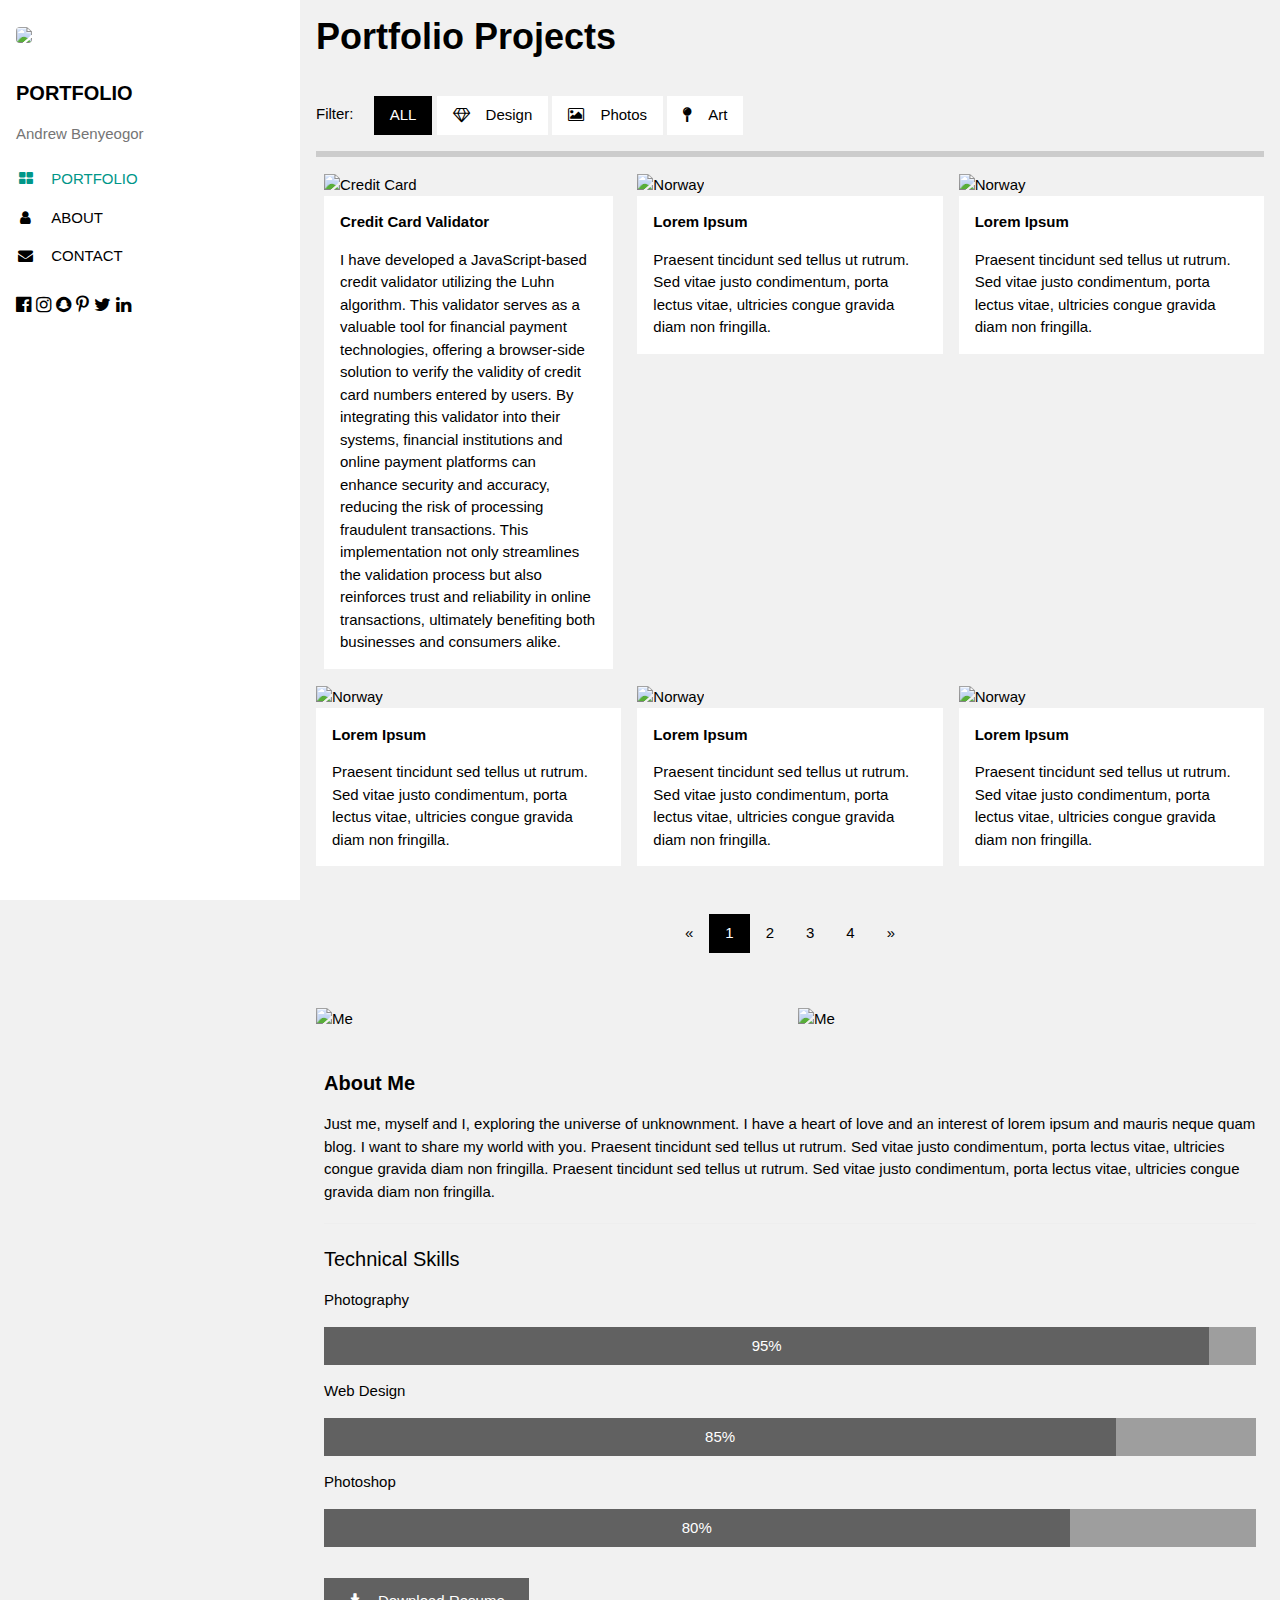
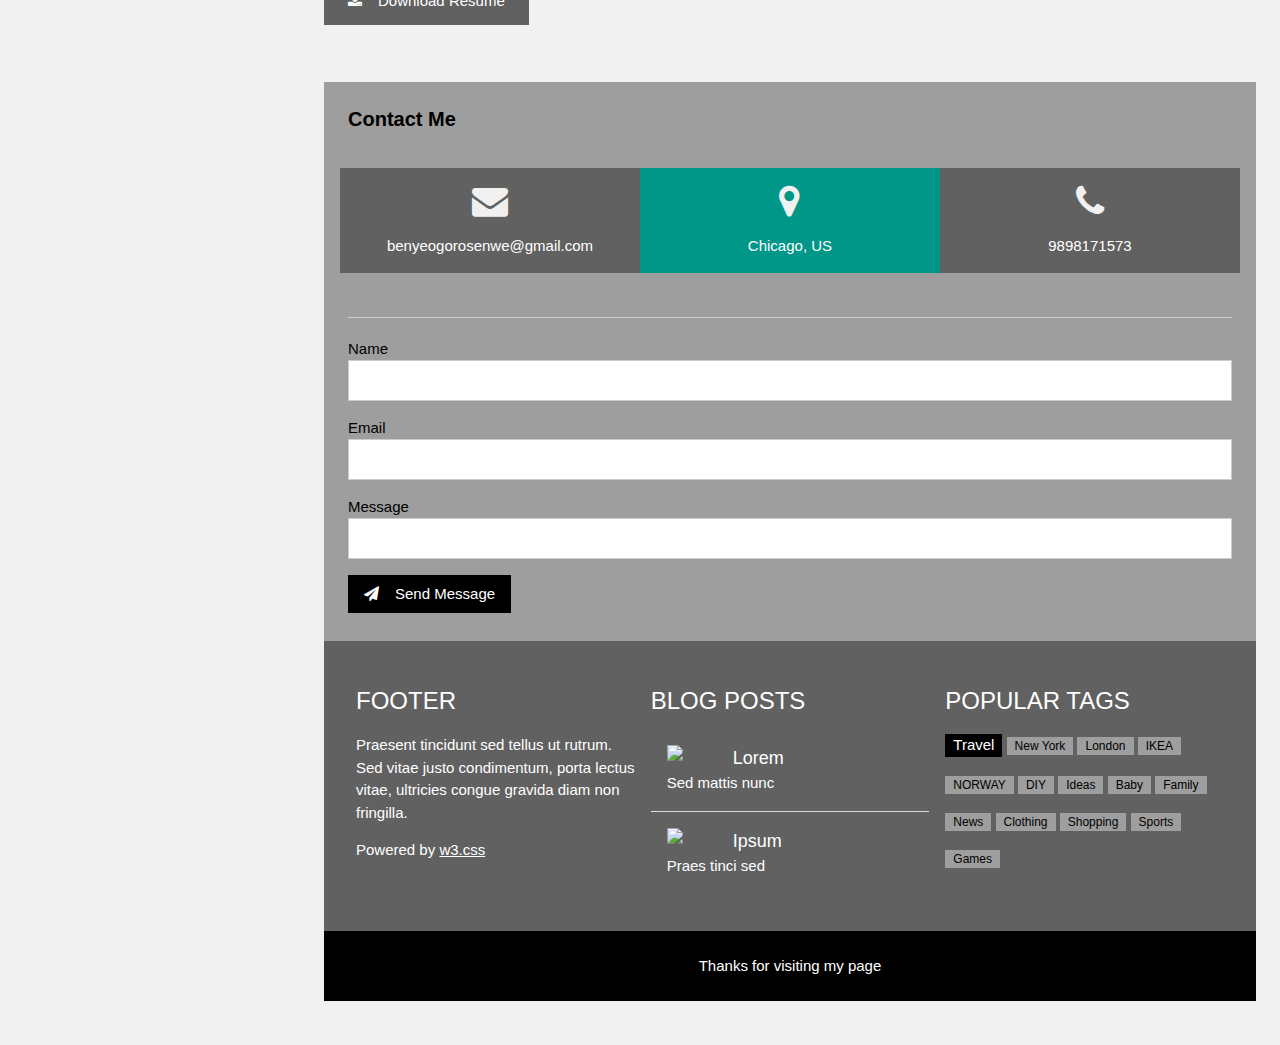
==== index.html @ 604f22b3 "Update index.html" ====
<!DOCTYPE html>
<html>
<head>
<title>W3.CSS Template</title>
<meta charset="UTF-8">
<meta name="viewport" content="width=device-width, initial-scale=1">
<link rel="stylesheet" href="https://www.w3schools.com/w3css/4/w3.css">
<link rel="stylesheet" href="https://fonts.googleapis.com/css?family=Raleway">
<link rel="stylesheet" href="https://cdnjs.cloudflare.com/ajax/libs/font-awesome/4.7.0/css/font-awesome.min.css">
<link rel="shortcut icon" href="media/gradimg.ico?" type="image/x-icon">
</head>

<body class="w3-light-grey w3-content" style="max-width:1600px">

<!-- Sidebar/menu -->
<nav class="w3-sidebar w3-collapse w3-white w3-animate-left" style="z-index:3;width:300px;" id="mySidebar"><br>
  <div class="w3-container">
    <a href="#" onclick="w3_close()" class="w3-hide-large w3-right w3-jumbo w3-padding w3-hover-grey" title="close menu">
      <i class="fa fa-remove"></i>
    </a>
    <img src="/w3images/avatar_g2.jpg" style="width:45%;" class="w3-round"><br><br>
    <h4><b>PORTFOLIO</b></h4>
    <p class="w3-text-grey">Andrew Benyeogor</p>
  </div>
  <div class="w3-bar-block">
    <a href="#portfolio" onclick="w3_close()" class="w3-bar-item w3-button w3-padding w3-text-teal"><i class="fa fa-th-large fa-fw w3-margin-right"></i>PORTFOLIO</a> 
    <a href="#about" onclick="w3_close()" class="w3-bar-item w3-button w3-padding"><i class="fa fa-user fa-fw w3-margin-right"></i>ABOUT</a> 
    <a href="#contact" onclick="w3_close()" class="w3-bar-item w3-button w3-padding"><i class="fa fa-envelope fa-fw w3-margin-right"></i>CONTACT</a>
  </div>
  <div class="w3-panel w3-large">
    <i class="fa fa-facebook-official w3-hover-opacity"></i>
    <i class="fa fa-instagram w3-hover-opacity"></i>
    <i class="fa fa-snapchat w3-hover-opacity"></i>
    <i class="fa fa-pinterest-p w3-hover-opacity"></i>
    <i class="fa fa-twitter w3-hover-opacity"></i>
    <i class="fa fa-linkedin w3-hover-opacity"></i>
  </div>
</nav>

<!-- Overlay effect when opening sidebar on small screens -->
<div class="w3-overlay w3-hide-large w3-animate-opacity" onclick="w3_close()" style="cursor:pointer" title="close side menu" id="myOverlay"></div>

<!-- !PAGE CONTENT! -->
<div class="w3-main" style="margin-left:300px">

  <!-- Header -->
  <header id="portfolio">
    <a href="#"><img src="/w3images/avatar_g2.jpg" style="width:65px;" class="w3-circle w3-right w3-margin w3-hide-large w3-hover-opacity"></a>
    <span class="w3-button w3-hide-large w3-xxlarge w3-hover-text-grey" onclick="w3_open()"><i class="fa fa-bars"></i></span>
    <div class="w3-container">
    <h1><b>Portfolio Projects</b></h1>
    <div class="w3-section w3-bottombar w3-padding-16">
      <span class="w3-margin-right">Filter:</span> 
      <button class="w3-button w3-black">ALL</button>
      <button class="w3-button w3-white"><i class="fa fa-diamond w3-margin-right"></i>Design</button>
      <button class="w3-button w3-white w3-hide-small"><i class="fa fa-photo w3-margin-right"></i>Photos</button>
      <button class="w3-button w3-white w3-hide-small"><i class="fa fa-map-pin w3-margin-right"></i>Art</button>
    </div>
    </div>
  </header>
  
  <!-- First Photo Grid-->
  <div class="w3-row-padding">

  <!-- Project 1 -->
    <a href="ccvalidator.html">
    <div class="w3-third w3-container w3-margin-bottom">
      <img src="/w3images/mountains.jpg" alt="Credit Card" style="width:100%" class="w3-hover-opacity">
      <div class="w3-container w3-white">
        <p><b>Credit Card Validator</b></p>
        <p>
I have developed a JavaScript-based credit validator utilizing the Luhn algorithm. 
          This validator serves as a valuable tool for financial payment technologies, offering a browser-side solution to verify the validity of credit card numbers entered by users. 
          By integrating this validator into their systems, financial institutions and online payment platforms can enhance security and accuracy, reducing the risk of processing fraudulent transactions. 
          This implementation not only streamlines the validation process but also reinforces trust and reliability in online transactions, ultimately benefiting both businesses and consumers alike.</p>
      </div>
    </div>
    </a>
    
    <div class="w3-third w3-container w3-margin-bottom">
      <img src="/w3images/lights.jpg" alt="Norway" style="width:100%" class="w3-hover-opacity">
      <div class="w3-container w3-white">
        <p><b>Lorem Ipsum</b></p>
        <p>Praesent tincidunt sed tellus ut rutrum. Sed vitae justo condimentum, porta lectus vitae, ultricies congue gravida diam non fringilla.</p>
      </div>
    </div>
    <div class="w3-third w3-container">
      <img src="/w3images/nature.jpg" alt="Norway" style="width:100%" class="w3-hover-opacity">
      <div class="w3-container w3-white">
        <p><b>Lorem Ipsum</b></p>
        <p>Praesent tincidunt sed tellus ut rutrum. Sed vitae justo condimentum, porta lectus vitae, ultricies congue gravida diam non fringilla.</p>
      </div>
    </div>
  </div>
  
  <!-- Second Photo Grid-->
  <div class="w3-row-padding">
    <div class="w3-third w3-container w3-margin-bottom">
      <img src="/w3images/p1.jpg" alt="Norway" style="width:100%" class="w3-hover-opacity">
      <div class="w3-container w3-white">
        <p><b>Lorem Ipsum</b></p>
        <p>Praesent tincidunt sed tellus ut rutrum. Sed vitae justo condimentum, porta lectus vitae, ultricies congue gravida diam non fringilla.</p>
      </div>
    </div>
    <div class="w3-third w3-container w3-margin-bottom">
      <img src="/w3images/p2.jpg" alt="Norway" style="width:100%" class="w3-hover-opacity">
      <div class="w3-container w3-white">
        <p><b>Lorem Ipsum</b></p>
        <p>Praesent tincidunt sed tellus ut rutrum. Sed vitae justo condimentum, porta lectus vitae, ultricies congue gravida diam non fringilla.</p>
      </div>
    </div>
    <div class="w3-third w3-container">
      <img src="/w3images/p3.jpg" alt="Norway" style="width:100%" class="w3-hover-opacity">
      <div class="w3-container w3-white">
        <p><b>Lorem Ipsum</b></p>
        <p>Praesent tincidunt sed tellus ut rutrum. Sed vitae justo condimentum, porta lectus vitae, ultricies congue gravida diam non fringilla.</p>
      </div>
    </div>
  </div>

  <!-- Pagination -->
  <div class="w3-center w3-padding-32">
    <div class="w3-bar">
      <a href="#" class="w3-bar-item w3-button w3-hover-black">«</a>
      <a href="#" class="w3-bar-item w3-black w3-button">1</a>
      <a href="#" class="w3-bar-item w3-button w3-hover-black">2</a>
      <a href="#" class="w3-bar-item w3-button w3-hover-black">3</a>
      <a href="#" class="w3-bar-item w3-button w3-hover-black">4</a>
      <a href="#" class="w3-bar-item w3-button w3-hover-black">»</a>
    </div>
  </div>

  <!-- Images of Me -->
  <div class="w3-row-padding w3-padding-16" id="about">
    <div class="w3-col m6">
      <img src="/w3images/avatar_g.jpg" alt="Me" style="width:100%">
    </div>
    <div class="w3-col m6">
      <img src="/w3images/me2.jpg" alt="Me" style="width:100%">
    </div>
  </div>

  <div class="w3-container w3-padding-large" style="margin-bottom:32px">
    <h4><b>About Me</b></h4>
    <p>Just me, myself and I, exploring the universe of unknownment. I have a heart of love and an interest of lorem ipsum and mauris neque quam blog. I want to share my world with you. Praesent tincidunt sed tellus ut rutrum. Sed vitae justo condimentum, porta lectus vitae, ultricies congue gravida diam non fringilla. Praesent tincidunt sed tellus ut rutrum. Sed vitae justo condimentum, porta lectus vitae, ultricies congue gravida diam non fringilla.</p>
    <hr>
    
    <h4>Technical Skills</h4>
    <!-- Progress bars / Skills -->
    <p>Photography</p>
    <div class="w3-grey">
      <div class="w3-container w3-dark-grey w3-padding w3-center" style="width:95%">95%</div>
    </div>
    <p>Web Design</p>
    <div class="w3-grey">
      <div class="w3-container w3-dark-grey w3-padding w3-center" style="width:85%">85%</div>
    </div>
    <p>Photoshop</p>
    <div class="w3-grey">
      <div class="w3-container w3-dark-grey w3-padding w3-center" style="width:80%">80%</div>
    </div>
    <p>
      <button class="w3-button w3-dark-grey w3-padding-large w3-margin-top w3-margin-bottom">
        <a href="andrewBenyeogorResume" download><i class="fa fa-download w3-margin-right"></i></a>Download Resume
      </button>
    </p>
    <hr>
    
   
  
  <!-- Contact Section -->
  <div class="w3-container w3-padding-large w3-grey">
    <h4 id="contact"><b>Contact Me</b></h4>
    <div class="w3-row-padding w3-center w3-padding-24" style="margin:0 -16px">
      <div class="w3-third w3-dark-grey">
        <a href="mailto: benyeogorosenwe@gmail.com"><p><i class="fa fa-envelope w3-xxlarge w3-text-light-grey"></i></p></a>
        <p>benyeogorosenwe@gmail.com</p>
      </div>
      <div class="w3-third w3-teal">
        <p><i class="fa fa-map-marker w3-xxlarge w3-text-light-grey"></i></p>
        <p>Chicago, US</p>
      </div>
      <div class="w3-third w3-dark-grey">
        <a href="tel:+19898171573"><p><i class="fa fa-phone w3-xxlarge w3-text-light-grey"></i></p></a>
        <p>9898171573</p>
      </div>
    </div>
    <hr class="w3-opacity">
    <form action="/action_page.php" target="_blank">
      <div class="w3-section">
        <label>Name</label>
        <input class="w3-input w3-border" type="text" name="Name" required>
      </div>
      <div class="w3-section">
        <label>Email</label>
        <input class="w3-input w3-border" type="text" name="Email" required>
      </div>
      <div class="w3-section">
        <label>Message</label>
        <input class="w3-input w3-border" type="text" name="Message" required>
      </div>
      <button type="submit" class="w3-button w3-black w3-margin-bottom"><i class="fa fa-paper-plane w3-margin-right"></i>Send Message</button>
    </form>
  </div>

  <!-- Footer -->
  <footer class="w3-container w3-padding-32 w3-dark-grey">
  <div class="w3-row-padding">
    <div class="w3-third">
      <h3>FOOTER</h3>
      <p>Praesent tincidunt sed tellus ut rutrum. Sed vitae justo condimentum, porta lectus vitae, ultricies congue gravida diam non fringilla.</p>
      <p>Powered by <a href="https://www.w3schools.com/w3css/default.asp" target="_blank">w3.css</a></p>
    </div>
  
    <div class="w3-third">
      <h3>BLOG POSTS</h3>
      <ul class="w3-ul w3-hoverable">
        <li class="w3-padding-16">
          <img src="/w3images/workshop.jpg" class="w3-left w3-margin-right" style="width:50px">
          <span class="w3-large">Lorem</span><br>
          <span>Sed mattis nunc</span>
        </li>
        <li class="w3-padding-16">
          <img src="/w3images/gondol.jpg" class="w3-left w3-margin-right" style="width:50px">
          <span class="w3-large">Ipsum</span><br>
          <span>Praes tinci sed</span>
        </li> 
      </ul>
    </div>

    <div class="w3-third">
      <h3>POPULAR TAGS</h3>
      <p>
        <span class="w3-tag w3-black w3-margin-bottom">Travel</span> <span class="w3-tag w3-grey w3-small w3-margin-bottom">New York</span> <span class="w3-tag w3-grey w3-small w3-margin-bottom">London</span>
        <span class="w3-tag w3-grey w3-small w3-margin-bottom">IKEA</span> <span class="w3-tag w3-grey w3-small w3-margin-bottom">NORWAY</span> <span class="w3-tag w3-grey w3-small w3-margin-bottom">DIY</span>
        <span class="w3-tag w3-grey w3-small w3-margin-bottom">Ideas</span> <span class="w3-tag w3-grey w3-small w3-margin-bottom">Baby</span> <span class="w3-tag w3-grey w3-small w3-margin-bottom">Family</span>
        <span class="w3-tag w3-grey w3-small w3-margin-bottom">News</span> <span class="w3-tag w3-grey w3-small w3-margin-bottom">Clothing</span> <span class="w3-tag w3-grey w3-small w3-margin-bottom">Shopping</span>
        <span class="w3-tag w3-grey w3-small w3-margin-bottom">Sports</span> <span class="w3-tag w3-grey w3-small w3-margin-bottom">Games</span>
      </p>
    </div>

  </div>
  </footer>
  
  <div class="w3-black w3-center w3-padding-24">Thanks for visiting my page</div>

<!-- End page content -->
</div>

<script>
// Script to open and close sidebar
function w3_open() {
    document.getElementById("mySidebar").style.display = "block";
    document.getElementById("myOverlay").style.display = "block";
}
 
function w3_close() {
    document.getElementById("mySidebar").style.display = "none";
    document.getElementById("myOverlay").style.display = "none";
}
</script>

</body>
</html>
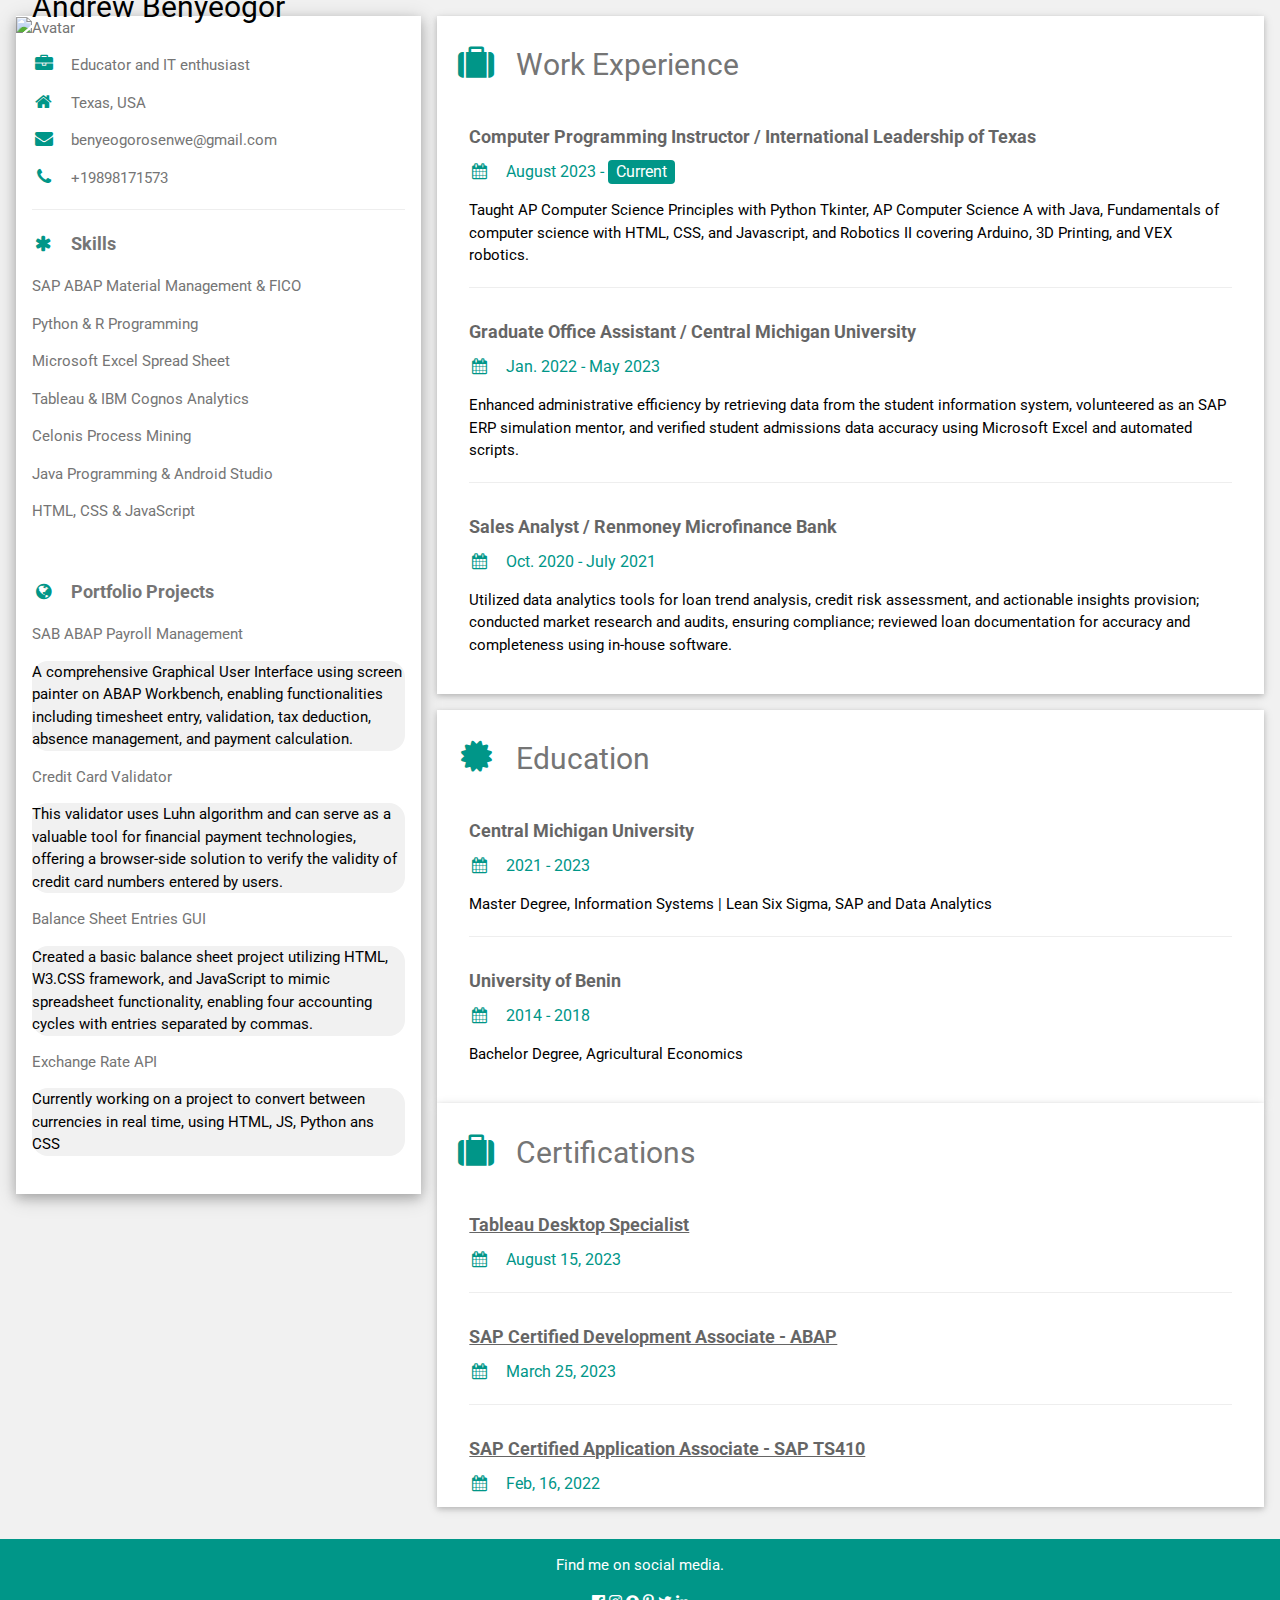
==== commit 68a07fcf: "Update index.html" ====
--- a/index.html
+++ b/index.html
@@ -5,260 +5,163 @@
 <meta charset="UTF-8">
 <meta name="viewport" content="width=device-width, initial-scale=1">
 <link rel="stylesheet" href="https://www.w3schools.com/w3css/4/w3.css">
-<link rel="stylesheet" href="https://fonts.googleapis.com/css?family=Raleway">
+<link rel='stylesheet' href='https://fonts.googleapis.com/css?family=Roboto'>
 <link rel="stylesheet" href="https://cdnjs.cloudflare.com/ajax/libs/font-awesome/4.7.0/css/font-awesome.min.css">
-<link rel="shortcut icon" href="media/gradimg.ico?" type="image/x-icon">
+<style>
+html,body,h1,h2,h3,h4,h5,h6 {font-family: "Roboto", sans-serif}
+</style>
 </head>
+<body class="w3-light-grey">
 
-<body class="w3-light-grey w3-content" style="max-width:1600px">
+<!-- Page Container -->
+<div class="w3-content w3-margin-top" style="max-width:1400px;">
 
-<!-- Sidebar/menu -->
-<nav class="w3-sidebar w3-collapse w3-white w3-animate-left" style="z-index:3;width:300px;" id="mySidebar"><br>
-  <div class="w3-container">
-    <a href="#" onclick="w3_close()" class="w3-hide-large w3-right w3-jumbo w3-padding w3-hover-grey" title="close menu">
-      <i class="fa fa-remove"></i>
-    </a>
-    <img src="/w3images/avatar_g2.jpg" style="width:45%;" class="w3-round"><br><br>
-    <h4><b>PORTFOLIO</b></h4>
-    <p class="w3-text-grey">Andrew Benyeogor</p>
-  </div>
-  <div class="w3-bar-block">
-    <a href="#portfolio" onclick="w3_close()" class="w3-bar-item w3-button w3-padding w3-text-teal"><i class="fa fa-th-large fa-fw w3-margin-right"></i>PORTFOLIO</a> 
-    <a href="#about" onclick="w3_close()" class="w3-bar-item w3-button w3-padding"><i class="fa fa-user fa-fw w3-margin-right"></i>ABOUT</a> 
-    <a href="#contact" onclick="w3_close()" class="w3-bar-item w3-button w3-padding"><i class="fa fa-envelope fa-fw w3-margin-right"></i>CONTACT</a>
-  </div>
-  <div class="w3-panel w3-large">
-    <i class="fa fa-facebook-official w3-hover-opacity"></i>
-    <i class="fa fa-instagram w3-hover-opacity"></i>
-    <i class="fa fa-snapchat w3-hover-opacity"></i>
-    <i class="fa fa-pinterest-p w3-hover-opacity"></i>
-    <i class="fa fa-twitter w3-hover-opacity"></i>
-    <i class="fa fa-linkedin w3-hover-opacity"></i>
-  </div>
-</nav>
+  <!-- The Grid -->
+  <div class="w3-row-padding">
+  
+    <!-- Left Column -->
+    <div class="w3-third">
+    
+      <div class="w3-white w3-text-grey w3-card-4">
+        <div class="w3-display-container">
+          <img src="https://www.w3schools.com/w3images/avatar_hat.jpg" style="width:100%" alt="Avatar">
+          <div class="w3-display-bottomleft w3-container w3-text-black">
+            <h2>Andrew Benyeogor</h2>
+          </div>
+        </div>
+        <div class="w3-container">
+          <p><i class="fa fa-briefcase fa-fw w3-margin-right w3-large w3-text-teal"></i>Educator and IT enthusiast</p>
+          <p><i class="fa fa-home fa-fw w3-margin-right w3-large w3-text-teal"></i>Texas, USA</p>
+          <p><i class="fa fa-envelope fa-fw w3-margin-right w3-large w3-text-teal"></i>benyeogorosenwe@gmail.com</p>
+          <p><i class="fa fa-phone fa-fw w3-margin-right w3-large w3-text-teal"></i>+19898171573</p>
+          <hr>
 
-<!-- Overlay effect when opening sidebar on small screens -->
-<div class="w3-overlay w3-hide-large w3-animate-opacity" onclick="w3_close()" style="cursor:pointer" title="close side menu" id="myOverlay"></div>
+          <p class="w3-large"><b><i class="fa fa-asterisk fa-fw w3-margin-right w3-text-teal"></i>Skills</b></p>
+          <p>SAP ABAP Material Management & FICO</p>
+          <div class="w3-light-grey w3-round-xlarge w3-small"></div>
 
-<!-- !PAGE CONTENT! -->
-<div class="w3-main" style="margin-left:300px">
+          <p>Python & R Programming</p>
+          <div class="w3-light-grey w3-round-xlarge w3-small"></div>
 
-  <!-- Header -->
-  <header id="portfolio">
-    <a href="#"><img src="/w3images/avatar_g2.jpg" style="width:65px;" class="w3-circle w3-right w3-margin w3-hide-large w3-hover-opacity"></a>
-    <span class="w3-button w3-hide-large w3-xxlarge w3-hover-text-grey" onclick="w3_open()"><i class="fa fa-bars"></i></span>
-    <div class="w3-container">
-    <h1><b>Portfolio Projects</b></h1>
-    <div class="w3-section w3-bottombar w3-padding-16">
-      <span class="w3-margin-right">Filter:</span> 
-      <button class="w3-button w3-black">ALL</button>
-      <button class="w3-button w3-white"><i class="fa fa-diamond w3-margin-right"></i>Design</button>
-      <button class="w3-button w3-white w3-hide-small"><i class="fa fa-photo w3-margin-right"></i>Photos</button>
-      <button class="w3-button w3-white w3-hide-small"><i class="fa fa-map-pin w3-margin-right"></i>Art</button>
+          <p>Microsoft Excel Spread Sheet</p>
+          <div class="w3-light-grey w3-round-xlarge w3-small"></div>
+
+          <p>Tableau & IBM Cognos Analytics</p>
+          <div class="w3-light-grey w3-round-xlarge w3-small"></div>
+
+          <p>Celonis Process Mining</p>
+          <div class="w3-light-grey w3-round-xlarge w3-small"></div>
+        
+          <p>Java Programming & Android Studio</p>
+          <div class="w3-light-grey w3-round-xlarge w3-small"></div>
+
+          <p>HTML, CSS & JavaScript</p>
+          <div class="w3-light-grey w3-round-xlarge w3-small"></div>
+
+          <br>
+
+          <p class="w3-large w3-text-theme"><b><i class="fa fa-globe fa-fw w3-margin-right w3-text-teal"></i>Portfolio Projects</b></p>
+          <p>SAB ABAP Payroll Management</p>
+          <div class="w3-light-grey w3-round-xlarge">
+            <a><p>A comprehensive Graphical User Interface using screen painter on ABAP Workbench, enabling functionalities including timesheet entry, validation, tax deduction, absence management, and payment calculation.</p></a>
+          </div>
+          <p>Credit Card Validator</p>
+          <div class="w3-light-grey w3-round-xlarge">
+        <a><p>This validator uses Luhn algorithm and can serve as a valuable tool for financial payment technologies, offering a browser-side solution to verify the validity of credit card numbers entered by users. </p></a>
+          </div>
+          <p>Balance Sheet Entries GUI</p>
+          <div class="w3-light-grey w3-round-xlarge">
+        <a><p>Created a basic balance sheet project utilizing HTML, W3.CSS framework, and JavaScript to mimic spreadsheet functionality, enabling four accounting cycles with entries separated by commas.</p></a>
+          </div>
+          <p>Exchange Rate API</p>
+          <div class="w3-light-grey w3-round-xlarge">
+        <a><p>Currently working on a project to convert between currencies in real time, using HTML, JS, Python ans CSS</p></a>
+          </div>
+          <br>
+        </div>
+      </div><br>
+
+    <!-- End Left Column -->
     </div>
+
+    <!-- Right Column Begins here-->
+    <div class="w3-twothird">
+    
+      <div class="w3-container w3-card w3-white w3-margin-bottom">
+        <h2 class="w3-text-grey w3-padding-16"><i class="fa fa-suitcase fa-fw w3-margin-right w3-xxlarge w3-text-teal"></i>Work Experience</h2>
+        <div class="w3-container">
+          <h5 class="w3-opacity"><b>Computer Programming Instructor / International Leadership of Texas</b></h5>
+          <h6 class="w3-text-teal"><i class="fa fa-calendar fa-fw w3-margin-right"></i>August 2023 - <span class="w3-tag w3-teal w3-round">Current</span></h6>
+          <p>Taught AP Computer Science Principles with Python Tkinter, AP Computer Science A with Java, Fundamentals of computer science with HTML, CSS, and Javascript, and Robotics II covering Arduino, 3D Printing, and VEX robotics.</p>
+          <hr>
+        </div>
+        <div class="w3-container">
+          <h5 class="w3-opacity"><b>Graduate Office Assistant / Central Michigan University</b></h5>
+          <h6 class="w3-text-teal"><i class="fa fa-calendar fa-fw w3-margin-right"></i>Jan. 2022 - May 2023</h6>
+          <p>Enhanced administrative efficiency by retrieving data from the student information system, volunteered as an SAP ERP simulation mentor, and verified student admissions data accuracy using Microsoft Excel and automated scripts.</p>
+          <hr>
+        </div>
+        <div class="w3-container">
+          <h5 class="w3-opacity"><b>Sales Analyst / Renmoney Microfinance Bank</b></h5>
+          <h6 class="w3-text-teal"><i class="fa fa-calendar fa-fw w3-margin-right"></i>Oct. 2020 - July 2021</h6>
+          <p>Utilized data analytics tools for loan trend analysis, credit risk assessment, and actionable insights provision; conducted market research and audits, ensuring compliance; reviewed loan documentation for accuracy and completeness using in-house software.</p><br>
+        </div>
+      </div>
+
+      <div class="w3-container w3-card w3-white">
+        <h2 class="w3-text-grey w3-padding-16"><i class="fa fa-certificate fa-fw w3-margin-right w3-xxlarge w3-text-teal"></i>Education</h2>
+
+        <div class="w3-container">
+          <h5 class="w3-opacity"><b>Central Michigan University</b></h5>
+          <h6 class="w3-text-teal"><i class="fa fa-calendar fa-fw w3-margin-right"></i>2021 - 2023</h6>
+          <p>Master Degree, Information Systems | Lean Six Sigma, SAP and Data Analytics</p>
+          <hr>
+        </div>
+        <div class="w3-container">
+          <h5 class="w3-opacity"><b>University of Benin</b></h5>
+          <h6 class="w3-text-teal"><i class="fa fa-calendar fa-fw w3-margin-right"></i>2014 - 2018</h6>
+          <p>Bachelor Degree, Agricultural Economics</p><br>
+        </div>
+      </div>
+
+      <div class="w3-container w3-card w3-white w3-margin-bottom">
+        <h2 class="w3-text-grey w3-padding-16"><i class="fa fa-suitcase fa-fw w3-margin-right w3-xxlarge w3-text-teal"></i>Certifications</h2>
+        <div class="w3-container">
+          <h5 class="w3-opacity"><a href="https://www.credly.com/badges/67415bd2-1561-43b8-befa-e61d0a416617/public_url"><b>Tableau Desktop Specialist</b></a></h5>
+          <h6 class="w3-text-teal"><i class="fa fa-calendar fa-fw w3-margin-right"></i>August 15, 2023</h6>
+          <hr>
+        </div>
+        <div class="w3-container">
+          <h5 class="w3-opacity"><a href="https://www.credly.com/badges/5d6d5e7d-2b3e-4dbf-9088-e544a3a39673/public_url"><b>SAP Certified Development Associate - ABAP</b></a></h5>
+          <h6 class="w3-text-teal"><i class="fa fa-calendar fa-fw w3-margin-right"></i>March 25, 2023</h6>
+          <hr>
+
+        </div>
+        <div class="w3-container">
+          <h5 class="w3-opacity"><a href="https://www.credly.com/badges/6db14c1b-edc2-47bc-aaf3-ea6886f41289/public_url"><b>SAP Certified Application Associate - SAP TS410</b></a></h5>
+          <h6 class="w3-text-teal"><i class="fa fa-calendar fa-fw w3-margin-right"></i>Feb, 16, 2022</h6>
+        </div>
+      </div>
+
+    <!-- End Right Column -->
     </div>
-  </header>
-  
-  <!-- First Photo Grid-->
-  <div class="w3-row-padding">
-
-  <!-- Project 1 -->
-    <a href="ccvalidator.html">
-    <div class="w3-third w3-container w3-margin-bottom">
-      <img src="/w3images/mountains.jpg" alt="Credit Card" style="width:100%" class="w3-hover-opacity">
-      <div class="w3-container w3-white">
-        <p><b>Credit Card Validator</b></p>
-        <p>
-I have developed a JavaScript-based credit validator utilizing the Luhn algorithm. 
-          This validator serves as a valuable tool for financial payment technologies, offering a browser-side solution to verify the validity of credit card numbers entered by users. 
-          By integrating this validator into their systems, financial institutions and online payment platforms can enhance security and accuracy, reducing the risk of processing fraudulent transactions. 
-          This implementation not only streamlines the validation process but also reinforces trust and reliability in online transactions, ultimately benefiting both businesses and consumers alike.</p>
-      </div>
-    </div>
-    </a>
     
-    <div class="w3-third w3-container w3-margin-bottom">
-      <img src="/w3images/lights.jpg" alt="Norway" style="width:100%" class="w3-hover-opacity">
-      <div class="w3-container w3-white">
-        <p><b>Lorem Ipsum</b></p>
-        <p>Praesent tincidunt sed tellus ut rutrum. Sed vitae justo condimentum, porta lectus vitae, ultricies congue gravida diam non fringilla.</p>
-      </div>
-    </div>
-    <div class="w3-third w3-container">
-      <img src="/w3images/nature.jpg" alt="Norway" style="width:100%" class="w3-hover-opacity">
-      <div class="w3-container w3-white">
-        <p><b>Lorem Ipsum</b></p>
-        <p>Praesent tincidunt sed tellus ut rutrum. Sed vitae justo condimentum, porta lectus vitae, ultricies congue gravida diam non fringilla.</p>
-      </div>
-    </div>
+  <!-- End Grid -->
   </div>
   
-  <!-- Second Photo Grid-->
-  <div class="w3-row-padding">
-    <div class="w3-third w3-container w3-margin-bottom">
-      <img src="/w3images/p1.jpg" alt="Norway" style="width:100%" class="w3-hover-opacity">
-      <div class="w3-container w3-white">
-        <p><b>Lorem Ipsum</b></p>
-        <p>Praesent tincidunt sed tellus ut rutrum. Sed vitae justo condimentum, porta lectus vitae, ultricies congue gravida diam non fringilla.</p>
-      </div>
-    </div>
-    <div class="w3-third w3-container w3-margin-bottom">
-      <img src="/w3images/p2.jpg" alt="Norway" style="width:100%" class="w3-hover-opacity">
-      <div class="w3-container w3-white">
-        <p><b>Lorem Ipsum</b></p>
-        <p>Praesent tincidunt sed tellus ut rutrum. Sed vitae justo condimentum, porta lectus vitae, ultricies congue gravida diam non fringilla.</p>
-      </div>
-    </div>
-    <div class="w3-third w3-container">
-      <img src="/w3images/p3.jpg" alt="Norway" style="width:100%" class="w3-hover-opacity">
-      <div class="w3-container w3-white">
-        <p><b>Lorem Ipsum</b></p>
-        <p>Praesent tincidunt sed tellus ut rutrum. Sed vitae justo condimentum, porta lectus vitae, ultricies congue gravida diam non fringilla.</p>
-      </div>
-    </div>
-  </div>
-
-  <!-- Pagination -->
-  <div class="w3-center w3-padding-32">
-    <div class="w3-bar">
-      <a href="#" class="w3-bar-item w3-button w3-hover-black">«</a>
-      <a href="#" class="w3-bar-item w3-black w3-button">1</a>
-      <a href="#" class="w3-bar-item w3-button w3-hover-black">2</a>
-      <a href="#" class="w3-bar-item w3-button w3-hover-black">3</a>
-      <a href="#" class="w3-bar-item w3-button w3-hover-black">4</a>
-      <a href="#" class="w3-bar-item w3-button w3-hover-black">»</a>
-    </div>
-  </div>
-
-  <!-- Images of Me -->
-  <div class="w3-row-padding w3-padding-16" id="about">
-    <div class="w3-col m6">
-      <img src="/w3images/avatar_g.jpg" alt="Me" style="width:100%">
-    </div>
-    <div class="w3-col m6">
-      <img src="/w3images/me2.jpg" alt="Me" style="width:100%">
-    </div>
-  </div>
-
-  <div class="w3-container w3-padding-large" style="margin-bottom:32px">
-    <h4><b>About Me</b></h4>
-    <p>Just me, myself and I, exploring the universe of unknownment. I have a heart of love and an interest of lorem ipsum and mauris neque quam blog. I want to share my world with you. Praesent tincidunt sed tellus ut rutrum. Sed vitae justo condimentum, porta lectus vitae, ultricies congue gravida diam non fringilla. Praesent tincidunt sed tellus ut rutrum. Sed vitae justo condimentum, porta lectus vitae, ultricies congue gravida diam non fringilla.</p>
-    <hr>
-    
-    <h4>Technical Skills</h4>
-    <!-- Progress bars / Skills -->
-    <p>Photography</p>
-    <div class="w3-grey">
-      <div class="w3-container w3-dark-grey w3-padding w3-center" style="width:95%">95%</div>
-    </div>
-    <p>Web Design</p>
-    <div class="w3-grey">
-      <div class="w3-container w3-dark-grey w3-padding w3-center" style="width:85%">85%</div>
-    </div>
-    <p>Photoshop</p>
-    <div class="w3-grey">
-      <div class="w3-container w3-dark-grey w3-padding w3-center" style="width:80%">80%</div>
-    </div>
-    <p>
-      <button class="w3-button w3-dark-grey w3-padding-large w3-margin-top w3-margin-bottom">
-        <a href="andrewBenyeogorResume" download><i class="fa fa-download w3-margin-right"></i></a>Download Resume
-      </button>
-    </p>
-    <hr>
-    
-   
-  
-  <!-- Contact Section -->
-  <div class="w3-container w3-padding-large w3-grey">
-    <h4 id="contact"><b>Contact Me</b></h4>
-    <div class="w3-row-padding w3-center w3-padding-24" style="margin:0 -16px">
-      <div class="w3-third w3-dark-grey">
-        <a href="mailto: benyeogorosenwe@gmail.com"><p><i class="fa fa-envelope w3-xxlarge w3-text-light-grey"></i></p></a>
-        <p>benyeogorosenwe@gmail.com</p>
-      </div>
-      <div class="w3-third w3-teal">
-        <p><i class="fa fa-map-marker w3-xxlarge w3-text-light-grey"></i></p>
-        <p>Chicago, US</p>
-      </div>
-      <div class="w3-third w3-dark-grey">
-        <a href="tel:+19898171573"><p><i class="fa fa-phone w3-xxlarge w3-text-light-grey"></i></p></a>
-        <p>9898171573</p>
-      </div>
-    </div>
-    <hr class="w3-opacity">
-    <form action="/action_page.php" target="_blank">
-      <div class="w3-section">
-        <label>Name</label>
-        <input class="w3-input w3-border" type="text" name="Name" required>
-      </div>
-      <div class="w3-section">
-        <label>Email</label>
-        <input class="w3-input w3-border" type="text" name="Email" required>
-      </div>
-      <div class="w3-section">
-        <label>Message</label>
-        <input class="w3-input w3-border" type="text" name="Message" required>
-      </div>
-      <button type="submit" class="w3-button w3-black w3-margin-bottom"><i class="fa fa-paper-plane w3-margin-right"></i>Send Message</button>
-    </form>
-  </div>
-
-  <!-- Footer -->
-  <footer class="w3-container w3-padding-32 w3-dark-grey">
-  <div class="w3-row-padding">
-    <div class="w3-third">
-      <h3>FOOTER</h3>
-      <p>Praesent tincidunt sed tellus ut rutrum. Sed vitae justo condimentum, porta lectus vitae, ultricies congue gravida diam non fringilla.</p>
-      <p>Powered by <a href="https://www.w3schools.com/w3css/default.asp" target="_blank">w3.css</a></p>
-    </div>
-  
-    <div class="w3-third">
-      <h3>BLOG POSTS</h3>
-      <ul class="w3-ul w3-hoverable">
-        <li class="w3-padding-16">
-          <img src="/w3images/workshop.jpg" class="w3-left w3-margin-right" style="width:50px">
-          <span class="w3-large">Lorem</span><br>
-          <span>Sed mattis nunc</span>
-        </li>
-        <li class="w3-padding-16">
-          <img src="/w3images/gondol.jpg" class="w3-left w3-margin-right" style="width:50px">
-          <span class="w3-large">Ipsum</span><br>
-          <span>Praes tinci sed</span>
-        </li> 
-      </ul>
-    </div>
-
-    <div class="w3-third">
-      <h3>POPULAR TAGS</h3>
-      <p>
-        <span class="w3-tag w3-black w3-margin-bottom">Travel</span> <span class="w3-tag w3-grey w3-small w3-margin-bottom">New York</span> <span class="w3-tag w3-grey w3-small w3-margin-bottom">London</span>
-        <span class="w3-tag w3-grey w3-small w3-margin-bottom">IKEA</span> <span class="w3-tag w3-grey w3-small w3-margin-bottom">NORWAY</span> <span class="w3-tag w3-grey w3-small w3-margin-bottom">DIY</span>
-        <span class="w3-tag w3-grey w3-small w3-margin-bottom">Ideas</span> <span class="w3-tag w3-grey w3-small w3-margin-bottom">Baby</span> <span class="w3-tag w3-grey w3-small w3-margin-bottom">Family</span>
-        <span class="w3-tag w3-grey w3-small w3-margin-bottom">News</span> <span class="w3-tag w3-grey w3-small w3-margin-bottom">Clothing</span> <span class="w3-tag w3-grey w3-small w3-margin-bottom">Shopping</span>
-        <span class="w3-tag w3-grey w3-small w3-margin-bottom">Sports</span> <span class="w3-tag w3-grey w3-small w3-margin-bottom">Games</span>
-      </p>
-    </div>
-
-  </div>
-  </footer>
-  
-  <div class="w3-black w3-center w3-padding-24">Thanks for visiting my page</div>
-
-<!-- End page content -->
+  <!-- End Page Container -->
 </div>
 
-<script>
-// Script to open and close sidebar
-function w3_open() {
-    document.getElementById("mySidebar").style.display = "block";
-    document.getElementById("myOverlay").style.display = "block";
-}
- 
-function w3_close() {
-    document.getElementById("mySidebar").style.display = "none";
-    document.getElementById("myOverlay").style.display = "none";
-}
-</script>
+<footer class="w3-container w3-teal w3-center w3-margin-top">
+  <p>Find me on social media.</p>
+  <i class="fa fa-facebook-official w3-hover-opacity"></i>
+  <i class="fa fa-instagram w3-hover-opacity"></i>
+  <i class="fa fa-snapchat w3-hover-opacity"></i>
+  <i class="fa fa-pinterest-p w3-hover-opacity"></i>
+  <i class="fa fa-twitter w3-hover-opacity"></i>
+  <i class="fa fa-linkedin w3-hover-opacity"></i>
+</footer>
 
 </body>
+
 </html>
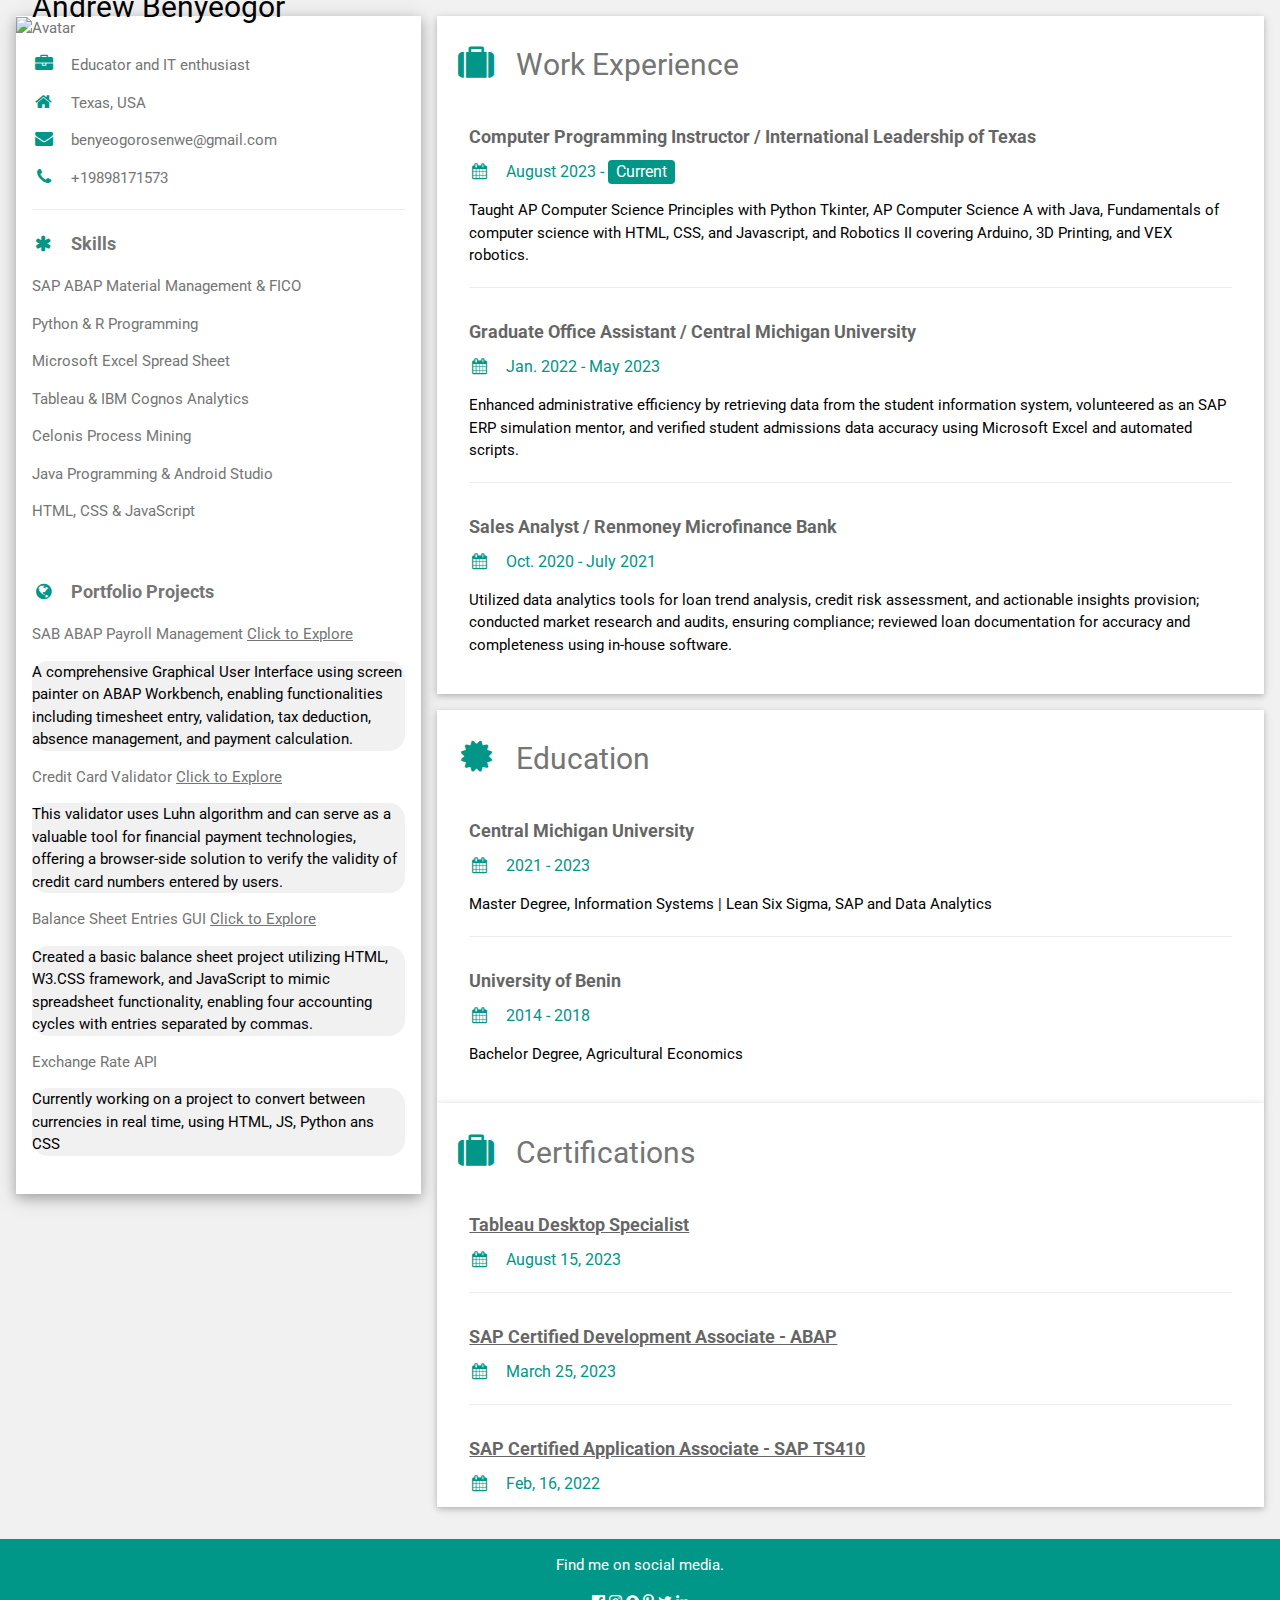
==== commit 02c4d7d5: "Update index.html" ====
--- a/index.html
+++ b/index.html
@@ -7,6 +7,8 @@
 <link rel="stylesheet" href="https://www.w3schools.com/w3css/4/w3.css">
 <link rel='stylesheet' href='https://fonts.googleapis.com/css?family=Roboto'>
 <link rel="stylesheet" href="https://cdnjs.cloudflare.com/ajax/libs/font-awesome/4.7.0/css/font-awesome.min.css">
+<link rel="stylesheet" href="portfolio.css">
+<link rel="shortcut icon" href="/media/gradimg.ico?" type="image/x-icon">
 <style>
 html,body,h1,h2,h3,h4,h5,h6 {font-family: "Roboto", sans-serif}
 </style>
@@ -61,15 +63,15 @@
           <br>
 
           <p class="w3-large w3-text-theme"><b><i class="fa fa-globe fa-fw w3-margin-right w3-text-teal"></i>Portfolio Projects</b></p>
-          <p>SAB ABAP Payroll Management</p>
+          <p>SAB ABAP Payroll Management <a href="https://github.com/Osenwe/ABAP-based-Employee-Data-and-Payroll-Management-System"> Click to Explore</a></p>
           <div class="w3-light-grey w3-round-xlarge">
             <a><p>A comprehensive Graphical User Interface using screen painter on ABAP Workbench, enabling functionalities including timesheet entry, validation, tax deduction, absence management, and payment calculation.</p></a>
           </div>
-          <p>Credit Card Validator</p>
+          <p>Credit Card Validator <a href="projects/ccvalidator.html?"> Click to Explore</a></p>
           <div class="w3-light-grey w3-round-xlarge">
         <a><p>This validator uses Luhn algorithm and can serve as a valuable tool for financial payment technologies, offering a browser-side solution to verify the validity of credit card numbers entered by users. </p></a>
           </div>
-          <p>Balance Sheet Entries GUI</p>
+          <p>Balance Sheet Entries GUI <a href="projects/balancesheet.html?"> Click to Explore</a></p>
           <div class="w3-light-grey w3-round-xlarge">
         <a><p>Created a basic balance sheet project utilizing HTML, W3.CSS framework, and JavaScript to mimic spreadsheet functionality, enabling four accounting cycles with entries separated by commas.</p></a>
           </div>
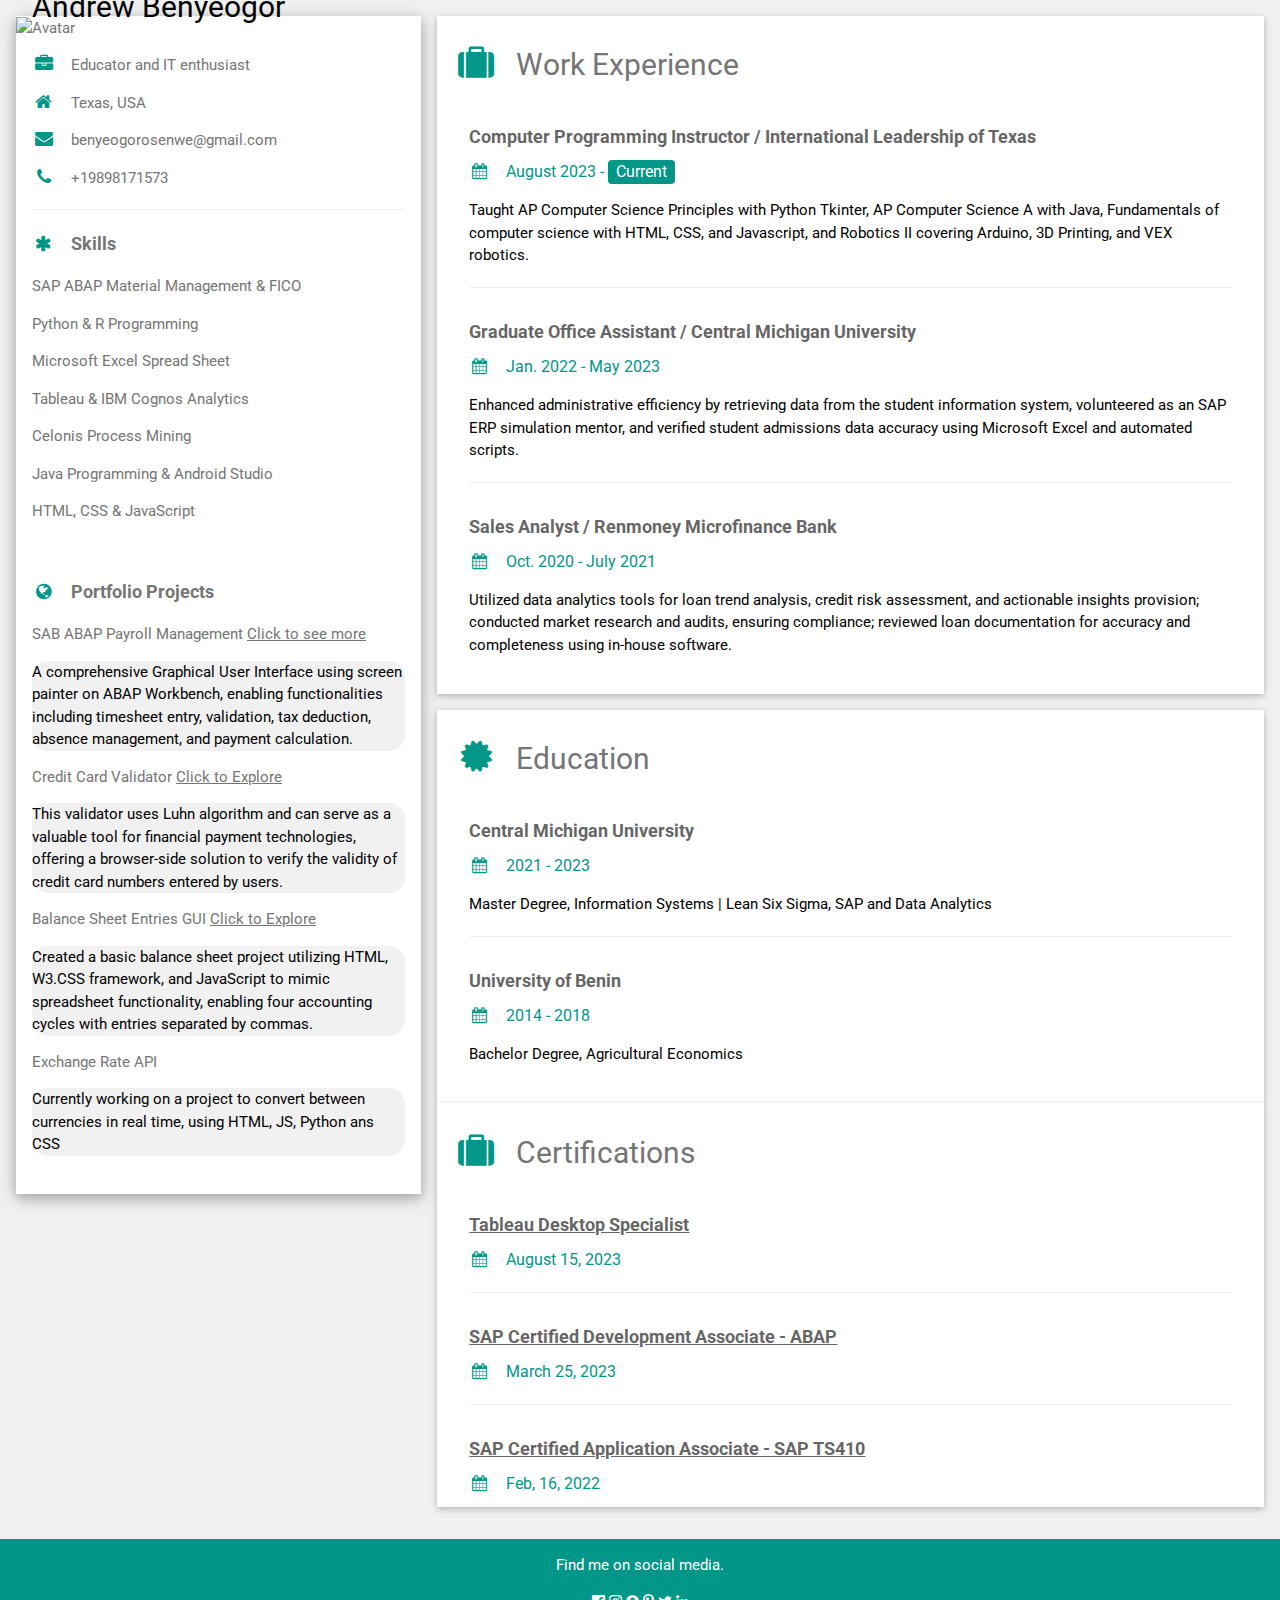
==== commit fa650c19: "Update index.html" ====
--- a/index.html
+++ b/index.html
@@ -63,7 +63,7 @@
           <br>
 
           <p class="w3-large w3-text-theme"><b><i class="fa fa-globe fa-fw w3-margin-right w3-text-teal"></i>Portfolio Projects</b></p>
-          <p>SAB ABAP Payroll Management <a href="https://github.com/Osenwe/ABAP-based-Employee-Data-and-Payroll-Management-System"> Click to Explore</a></p>
+          <p>SAB ABAP Payroll Management <a href="https://github.com/Osenwe/ABAP-based-Employee-Data-and-Payroll-Management-System"> Click to see more</a></p>
           <div class="w3-light-grey w3-round-xlarge">
             <a><p>A comprehensive Graphical User Interface using screen painter on ABAP Workbench, enabling functionalities including timesheet entry, validation, tax deduction, absence management, and payment calculation.</p></a>
           </div>
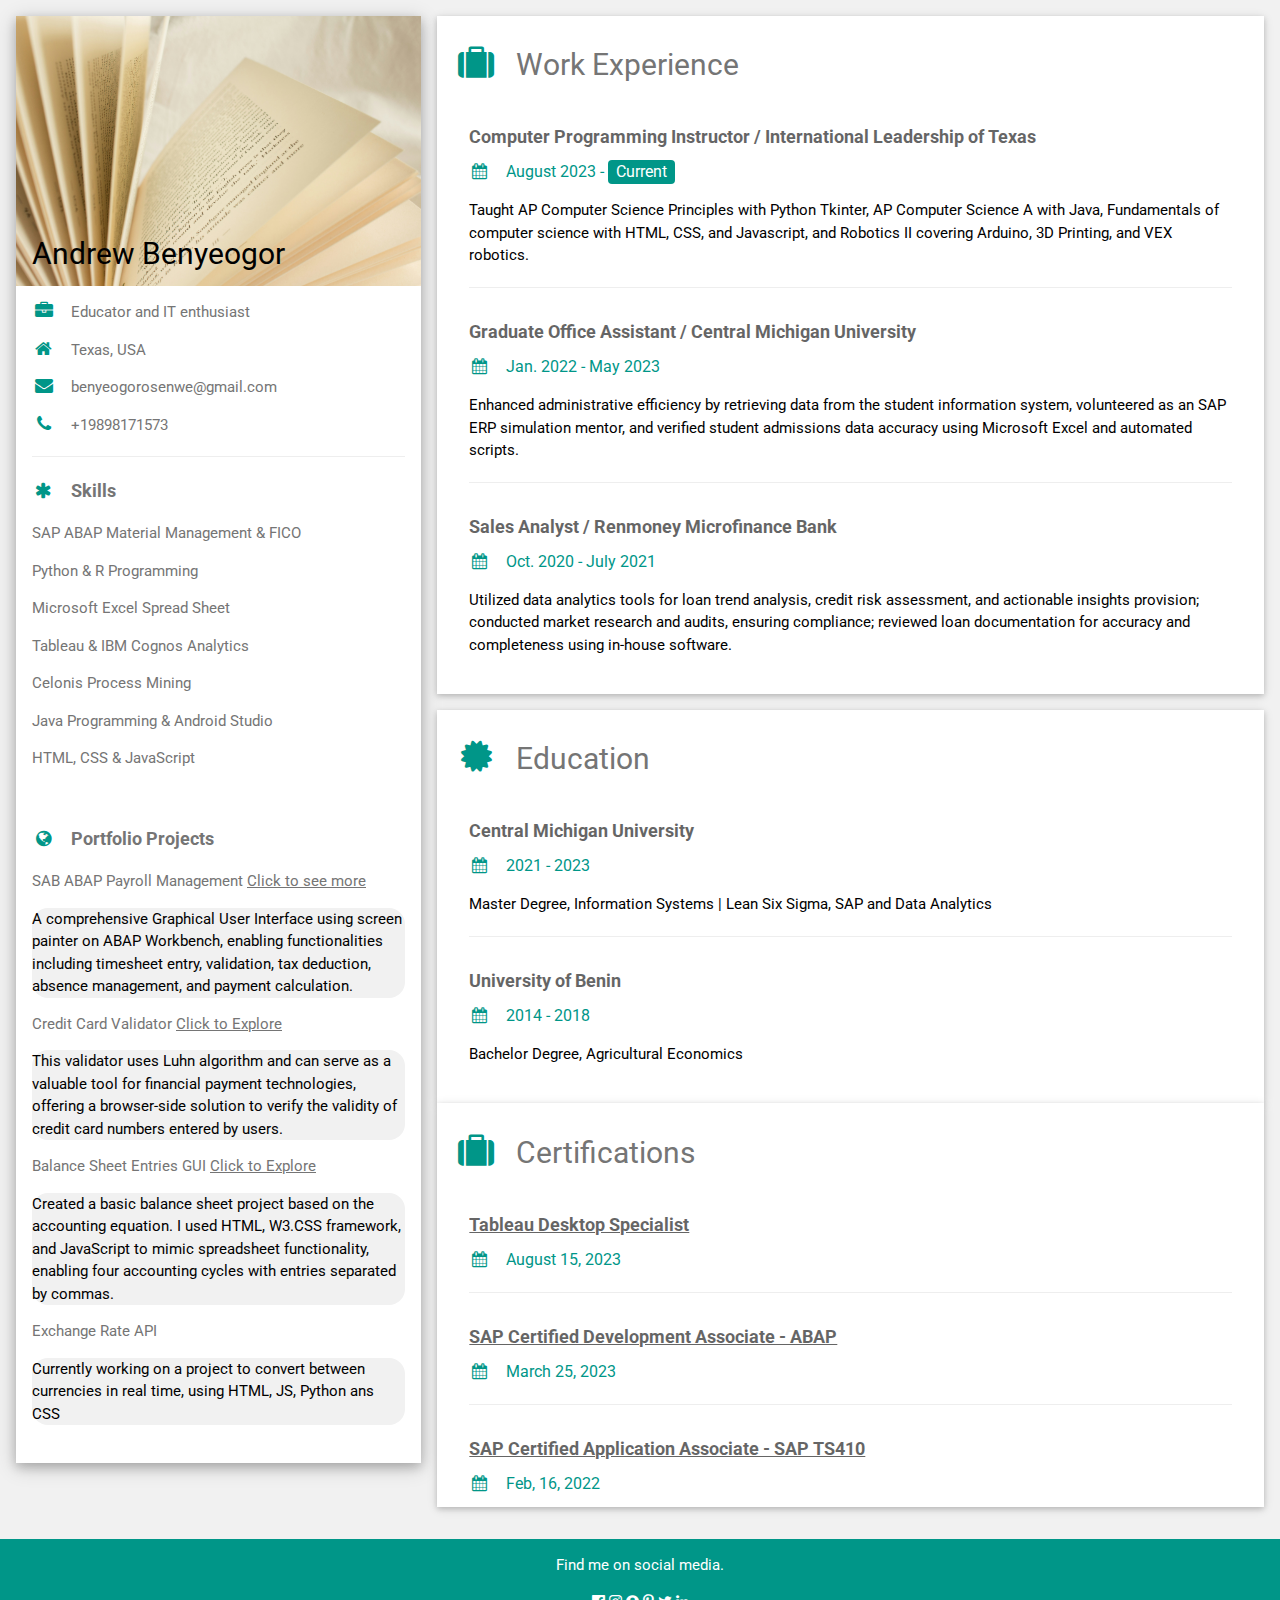
==== commit 9fc1441e: "Update index.html" ====
--- a/index.html
+++ b/index.html
@@ -26,7 +26,7 @@
     
       <div class="w3-white w3-text-grey w3-card-4">
         <div class="w3-display-container">
-          <img src="https://www.w3schools.com/w3images/avatar_hat.jpg" style="width:100%" alt="Avatar">
+          <img src="media/book_pics.jpg" style="width:100%" alt="Avatar">
           <div class="w3-display-bottomleft w3-container w3-text-black">
             <h2>Andrew Benyeogor</h2>
           </div>
@@ -71,9 +71,9 @@
           <div class="w3-light-grey w3-round-xlarge">
         <a><p>This validator uses Luhn algorithm and can serve as a valuable tool for financial payment technologies, offering a browser-side solution to verify the validity of credit card numbers entered by users. </p></a>
           </div>
-          <p>Balance Sheet Entries GUI <a href="projects/balancesheet.html?"> Click to Explore</a></p>
+          <p>Balance Sheet Entries GUI <a href="projects/balanceSheet.html?"> Click to Explore</a></p>
           <div class="w3-light-grey w3-round-xlarge">
-        <a><p>Created a basic balance sheet project utilizing HTML, W3.CSS framework, and JavaScript to mimic spreadsheet functionality, enabling four accounting cycles with entries separated by commas.</p></a>
+        <a><p>Created a basic balance sheet project based on the accounting equation. I used HTML, W3.CSS framework, and JavaScript to mimic spreadsheet functionality, enabling four accounting cycles with entries separated by commas.</p></a>
           </div>
           <p>Exchange Rate API</p>
           <div class="w3-light-grey w3-round-xlarge">
